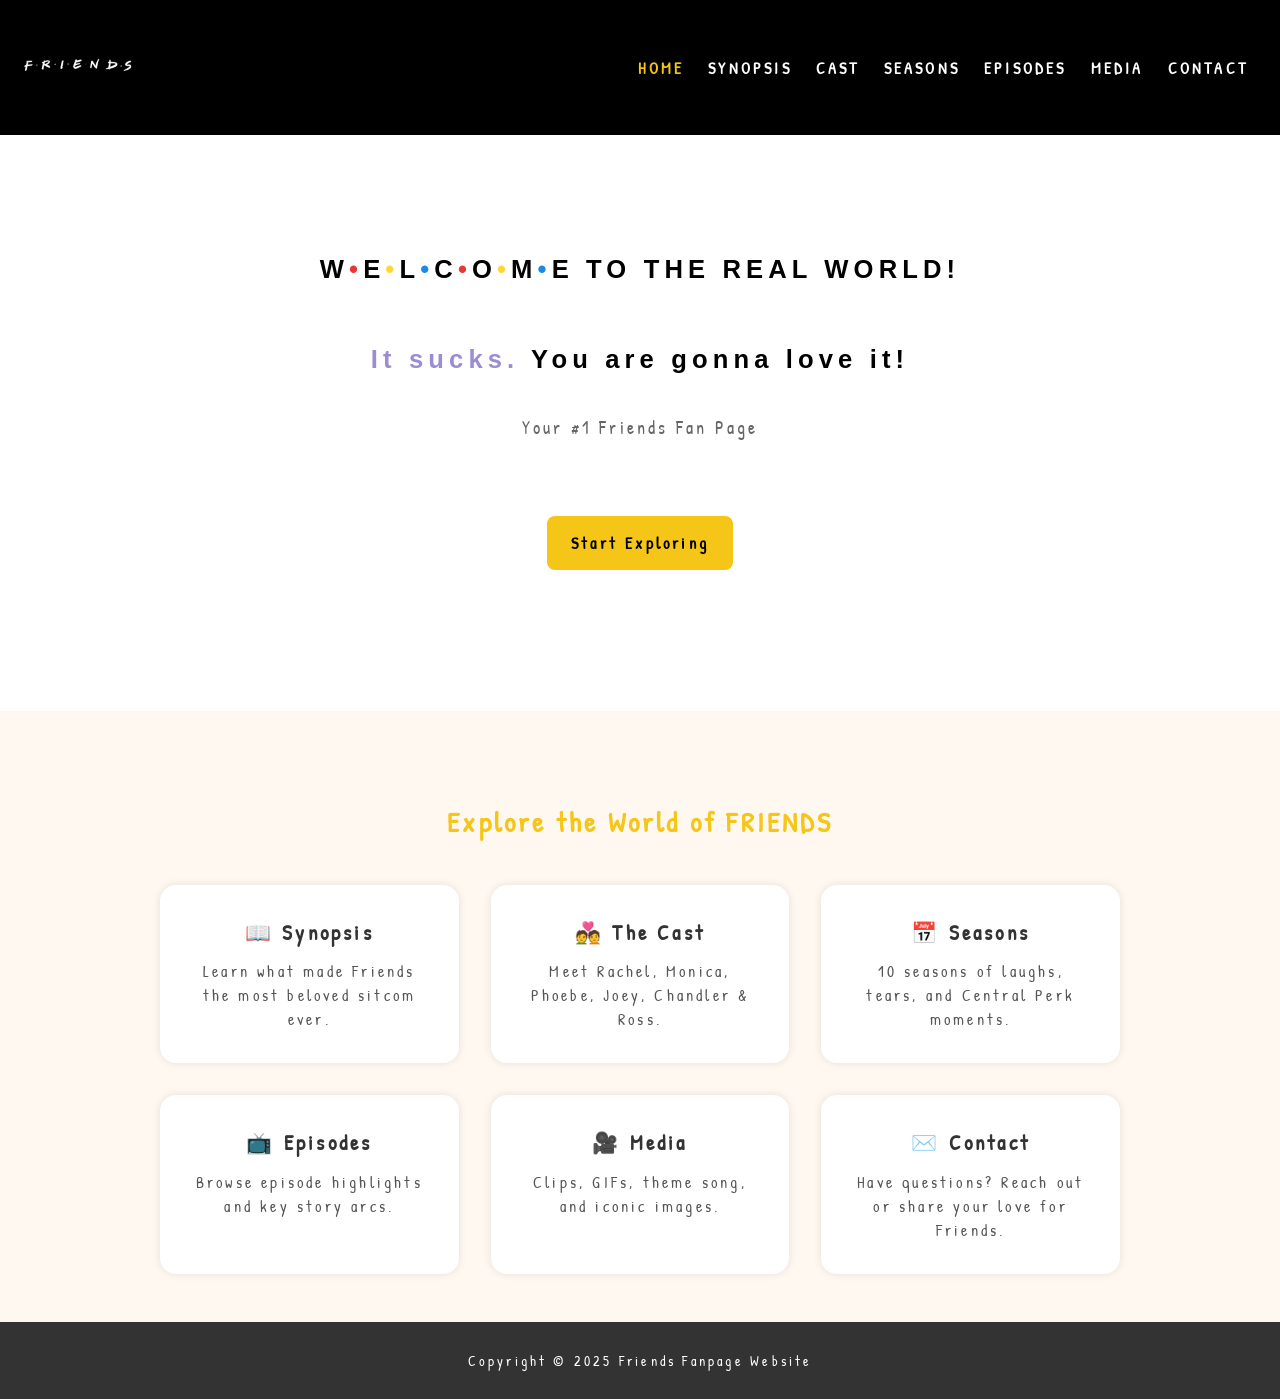
==== index.html @ 99b670f8 "Add project files" ====
<!DOCTYPE html>
<html lang="en">
<head>
    <meta charset="UTF-8">
    <meta name="viewport" content="width=device-width, initial-scale=1.0">
    <title>Friends Fan Page</title>
    <link rel="stylesheet" href="css/styles.css">
    <link href="https://fonts.googleapis.com/css2?family=Patrick+Hand&display=swap" rel="stylesheet">
</head>
<body>
    <div class="navbar">
        <div class="nav-container">
            <a href="index.html" class="nav-logo">
                <img src="media/logo.png" alt="Friends Logo">
            </a>
            <input type="checkbox" id="nav-toggle" class="nav-toggle">
            <label for="nav-toggle" class="nav-burger">☰</label>
            <ul class="nav-links">
                <li><a href="index.html" class="active">Home</a></li>
                <li><a href="pages/synopsis.html">Synopsis</a></li>
                <li><a href="pages/cast.html">Cast</a></li>
                <li><a href="pages/seasons.html">Seasons</a></li>
                <li><a href="pages/episodes.html">Episodes</a></li>
                <li><a href="pages/media.html">Media</a></li>
                <li><a href="pages/contact.html">Contact</a></li>
            </ul>
        </div>
    </div>
    <div class="main-header">
        <h1 class="title">W<span class="red">•</span>E<span class="yellow">•</span>L<span class="blue">•</span>C<span class="dot red">•</span>O<span class="dot yellow">•</span>M<span class="dot blue">•</span>E TO THE REAL WORLD!</h1>
        <h2><span class="purple">It sucks.</span> You are gonna love it!</h2>
        <p>Your #1 Friends Fan Page</p>
        <a href="#explore" class="button">Start Exploring</a>
    </div>
    <section class="main-section" id="explore">
        <h2>Explore the World of FRIENDS</h2>
        <div class="cards">
        <a href="pages/synopsis.html" class="card">
            <h3>📖 Synopsis</h3>
            <p>Learn what made Friends the most beloved sitcom ever.</p>
        </a>
        <a href="pages/cast.html" class="card">
            <h3>💑 The Cast</h3>
            <p>Meet Rachel, Monica, Phoebe, Joey, Chandler & Ross.</p>
        </a>
        <a href="pages/seasons.html" class="card">
            <h3>📅 Seasons</h3>
            <p>10 seasons of laughs, tears, and Central Perk moments.</p>
        </a>
        <a href="pages/episodes.html" class="card">
            <h3>📺 Episodes</h3>
            <p>Browse episode highlights and key story arcs.</p>
        </a>
        <a href="pages/media.html" class="card">
            <h3>🎥 Media</h3>
            <p>Clips, GIFs, theme song, and iconic images.</p>
        </a>
        <a href="pages/contact.html" class="card">
            <h3>✉️ Contact</h3>
            <p>Have questions? Reach out or share your love for Friends.</p>
        </a>
        </div>
    </section>

    <footer>
        <p>Copyright &copy; 2025 Friends Fanpage Website</p>
    </footer>
</body>
</html>
---- css/styles.css ----
@font-face{
    font-family: 'FriendsFont';
    src: url('../fonts/friends.ttf') format('truetype');
}

*{
    margin: 0;
    padding: 0;
    box-sizing: border-box;
}

body{
    background: #fff8f0;
    line-height: 1.5;
    font-family: "Patrick Hand", cursive;
    letter-spacing: .2em;
}

.red{color: #e53935;}
.yellow{color: #fdd835;}
.blue{color: #1e88e5;}
.purple{color: #9C8CD4;}
.dark-green{color: rgb(12, 70, 12);}
.light-blue{color: #70B8C6;}

/* MAIN BUTTON */

.button{
    background: #f5c518;
    color: #000;
    font-weight: 700;
    padding: 1em 1.5em;
    margin: 1em 0;
    border: none;
    border-radius: 0.5em;
    text-decoration: none;
    font-size: 1rem;
    cursor: pointer;
    transition: background-color 0.3s ease;
}

.button:hover,
.button:focus{
    background: #ddb70f;
}

/* NAVIGATION */

.navbar{
    background: #000000;
}

.navbar .nav-container{
    margin: 0 auto;
    height: 15vh;
    display: flex;
    justify-content: space-between;
    align-items: center;
}

.nav-toggle{display:none}
.nav-burger{display:none}

.navbar .nav-links{
    padding: 2em;
    list-style: none;
    display: flex;
    gap: 1.5rem;
}

.navbar .nav-links li a{
    color: #fff;
    text-decoration: none;
    font-weight: 700;
    font-size: 1rem;
    text-transform: uppercase;
    transition: color 0.3s ease;
}
.navbar .nav-links li a.active{
    color: #f5c518;
}
.navbar .nav-links li a:hover,
.navbar .nav-links li a:focus{
    color: #9C8CD4;
}


/* HEADERS */

.main-header{
    background: #ffffff;
    text-align: center;
    padding: 4em 2em;
    flex-shrink: 0;
    min-height: 36em;
}
.main-header .title, .main-header h2{
    font-family:  'FriendsFont', sans-serif;  
    font-size: 1.6rem;
    letter-spacing:  0.2em;
    margin-top: 2em;
    margin-bottom: 0.5em;
}
.title{
    font-weight: bold;
    font-size: 1.2em;
    vertical-align:  middle;
}
.main-header p{
    font-size: 1.125rem;
    margin-top: 2em;
    margin-bottom: 5em;
    color: #666;
}

#synopsis{
    width: 100%;
    height: 80vh;
    text-align: center;
    background-image: url(../media/central-perk.png);
    background-repeat: no-repeat;
    background-position: top;
}
#synopsis h1{
    margin: 1em 0;
}
#synopsis p,
#cast p,
#seasons p,
#media p{
    padding: 3em;
    margin-top: 12em;
    margin-bottom: 1em;
    font-size: 1.2em;
}

#cast{
    width: 100%;
    height: 80vh;
    text-align: center;
    background-image: url(../media/behind.png);
    background-repeat: no-repeat;
    background-position: 50% 25%;
}
#cast h1,
#seasons h1,
#episodes h1,
#media h1{
    margin: 1em;
}

#seasons{
    width: 100%;
    height: 80vh;
    text-align: center;
    background-image: url(../media/seasons-image.jpg);
    background-repeat: no-repeat;
    background-position: 50% 25%;
}

#episodes{
    width: 100%;
    height: 80vh;
    text-align: center;
    background-image: url(../media/intro.gif);
    background-repeat: no-repeat;
    background-position: 50% 25%;
}
#episodes p{
    margin-top: 20em;
    margin-bottom: 3em;
}

#media{
    width: 100%;
    height: 80vh;
    text-align: center;
    background-image: url(../media/collage.jpg);
    background-repeat: no-repeat;
    background-position: 50% 25%;
}

/* SECTIONS */

.main-section{
    padding: 3em 2em;
    text-align: center;
    flex-grow: 1;
}

.main-section h2{
    font-size: 1.75rem;
    margin: 1.5em;
    color: #f5c518;
}

.cards{
    display: grid;
    grid-template-columns: repeat(auto-fit,minmax(14em,1fr));
    gap: 2em;
    max-width: 60em;
    margin: 0 auto;
}

.card{
    background: #fff;
    padding: 2em;
    border-radius: 1em;
    box-shadow: 0 0 0.5em rgba(0,0,0,0.1);
    color: #333;
    text-decoration: none;
    transition: transform 0.3s ease, box-shadow 0.3s ease;
}

.card:hover,
.card:focus{
    transform: translateY(-0.3em);
    box-shadow: 0 0.5em 1em rgba(0,0,0,0.15);
}

.card img{
    width: 100%;
    height: 18em;
    border: 0;
}

.card h3{
    font-size: 1.3rem;
    margin-bottom: 0.5em;
}

.card p{
    font-size: 1rem;
    margin-top: 0.7em;
    color: #555;
}

#history{
    width: 90vw;
    margin: 0 auto;
    font-size: 1.1em;
}
#history h2{
    margin-bottom: 1em;
    margin-top: 2em;
    text-align: center;
}

#meet-cast h2{
    margin: 1.5em;
    text-align: center;
}

#watch-seasons,
#watch-seasons h2,
#watch-episodes h2{
    text-align: center;
    margin: 1em 0;
}
.season-card{
    height: 23em;
    background: #fff;
    padding: 2em;
    border-radius: 1em;
    box-shadow: 0 0 0.5em rgba(0,0,0,0.1);
    color: #333;
    text-decoration: none;
    transition: transform 0.3s ease, box-shadow 0.3s ease;
}
.season-card h3{
    margin-bottom: 1em;
}
.season-card p{
    margin-bottom: 3em;
    min-height: 10em;
}
.episode-card{
  background:#fff;
  padding:1.5em;
  border-radius:0.6em;
  margin-bottom:2em;
  max-width:40em;
  margin-left:auto;
  margin-right:auto;
  box-shadow:0 0.8em 1.6em rgba(0,0,0,0.08);
  text-align:center;
}
.episode-card h3{
    min-height: 3em;
}
.episode-card p{
    margin: 1em 0;
    min-height: 5em;
}

.media-gallery{
  text-align:center; 
  margin-top:2em;
}

.media-gallery img{
  width: 100%; 
  max-width: 80vw; 
  height: 30em;           
  margin: 1em 2em;    
  border-radius:0.6em;   
  box-shadow:0 0.8em 1.2em rgba(0,0,0,0.15);
        
}
.media-gallery img:hover{
  transform:scale(1.03);
  transition:transform 0.25s ease;
}

.contact-wrap{
  max-width:70em;
  margin:2em auto;
  padding:0 2em;
  text-align:center;
}

.contact-info,
.contact-form{
  display:inline-block;
  width:45%;
  vertical-align:top;
  margin:0 1.5% 2em 1.5%;
  background:#fff;
  padding:2em;
  border-radius:0.8em;
  box-shadow:0 1em 2em rgba(0,0,0,0.08);
  text-align:left;
}

.contact-info h2,
.contact-form h2{
  font-size:1.6rem;
  margin-bottom:0.6em;
  color:#333;
}

.contact-info a{
    text-decoration: none;
    color: #1e88e5;
}

.contact-list{
  margin-top:0.8em;
  padding-left:1.4em;
  line-height:1.6;
}

.contact-form label{
  display:block;
  margin-top:1em;
  font-weight:700;
}

.contact-form input,
.contact-form select,
.contact-form textarea{
  width:100%;
  padding:1em;
  margin-top:0.4em;
  border:0.12em solid #ccc;
  border-radius:0.6em;
  background:#fafafa;
  font-size:1rem;
  outline:none;
}

.contact-form input:focus,
.contact-form select:focus,
.contact-form textarea:focus{
  border-color:#f5c518; 
  background:#fff;
}


/* FOOTER */

footer{
    background: #333;
    color: #fff;
    text-align: center;
    padding: 2em 1em;
    font-size: 0.875rem;
    flex-shrink: 0;
}

footer p + p{
    margin-top: 0.5em;
}

/* MEDIA QUERIES */

@media(max-width: 480px){
    .cards{
        grid-template-columns: 1;
        gap: 1em;
        min-width: none;
    }
    .card,
    .season-card{
        padding: 1.2em;
        border-radius: 4px;
        box-shadow:0 0.4em 0.8em rgba(0,0,0,0.08);
    }
    .card h3,
    .season-card h3{
        font-size: 1rem;
    }
    .card p,
    .season-card p{
        font-size: 0.8rem;
        line-height: 1.6;
    }

    #synopsis p,
    #cast p,
    #seasons p,
    #episodes p,
    #media p{
        padding: 1em;
        margin-top: 13em;
        margin-bottom: 2em;
        font-size: 1em;
    }
    #cast h1,
    #seasons h1,
    #episodes h1,
    #media h1{
        margin-bottom: 1em;
        font-size: 1.6em;
    }
    #history
    {
        width: 80vw;
        text-align: center;
        font-size: .8em;
    }
    #history h2{
        margin-bottom: .8em;
    }
    
    #synopsis{
        width: 100%;
        height: 60vh;
        background-position: 50% 30%;
        background-size: contain;
    }
    #cast,
    #seasons,
    #episodes,
    #media{
        background-size: contain;
    }
    .contact-info,
  .contact-form{
    display:block;         
    width:100%;
    margin:0 0 1.2em 0;
    padding:1.2em;
    border-radius:0.8em;
  }
}

@media (min-width:481px) and (max-width:768px){
    .card,
    .season-card,
    .episode-card{
        width:100%;
        min-height:auto;
        padding:1.5em;
        margin:0 auto;
    }
}

@media(max-width: 768px){
    .navbar .nav-container{
        display: flex;
        justify-content: space-between;
        align-items: center;
        height: auto;
        padding: 1em 1.5em;   
        position: relative;   
        z-index: 1;
    }
    .nav-logo{
        position: relative;
        z-index: 2;
    }
    .nav-burger{
        display: inline-block;
        position: absolute;
        right: 2em;
        top: 3em;
        color: #fff;
        background: #000;
        border: 3px solid rgba(255,255,255,0.3);
        border-radius: 4px;
        padding: 0.4em 0.8em;
        font-weight: 700;
        cursor: pointer;
        z-index: 3;
        user-select: none;
    }
    .navbar .nav-links{
        position: absolute;
        top: 0;
        left: 0;
        right: 0;
        display: block;
        padding: 0;
        margin: 0;
        max-height: 0;
        overflow: hidden;
        background: #000;
        border-bottom: 2px solid rgba(255,255,255,0.2);
        z-index: 1;
    }
    .navbar .nav-links li{
        display: block;
        margin: 0;
    }
    .navbar .nav-links li a{
        display: block;
        padding: 1em 1.2em;
        border-bottom: 2px solid rgba(255,255,255,0.08);
    }
    .nav-toggle:checked + .nav-burger + .nav-links{
        position: absolute;
        top: 8em; 
        max-height: 80vh; 
        z-index: 2;        
    }
    .navbar{
        position: relative;
    }

    #synopsis,
    #seasons,
    #episodes,
    #media{
        height: 95vh;
    }
    #history
    {
        width: 80vw;
        text-align: center;
        font-size: 1em;
    }
    #history h2{
        margin-bottom: 1em;
    }
    .cards{
        grid-template-columns: repeat(auto-fit,minmax(18em,1fr));
        gap: 1.5em;
        padding: 0 1em;
    }
    .card,
    .season-card{
        padding: 1.5em;
        border-radius: 3px;
    }
    .card h3,
    .season-card h3{
        font-size: 1.2rem;
    }

    .card p,
    .season-card p{
        font-size: 0.95rem;
        line-height: 1.6;
    }
    .media-gallery{
        display: flex;
        flex-wrap: wrap;
        justify-content: center;
        gap: 1em;
        padding: 1em;
    }
    .media-gallery img{
        width: 100%;
        max-width: 35em;       
        height: 14em;          
            
    }
}

@media(min-width: 769px) and (max-width:1024px){
    #history
    {
        width: 80vw;
        text-align: center;
        font-size: 1em;
    }
    #history h2{
        margin-bottom: 1em;
        margin-top: 2em;
    }
}
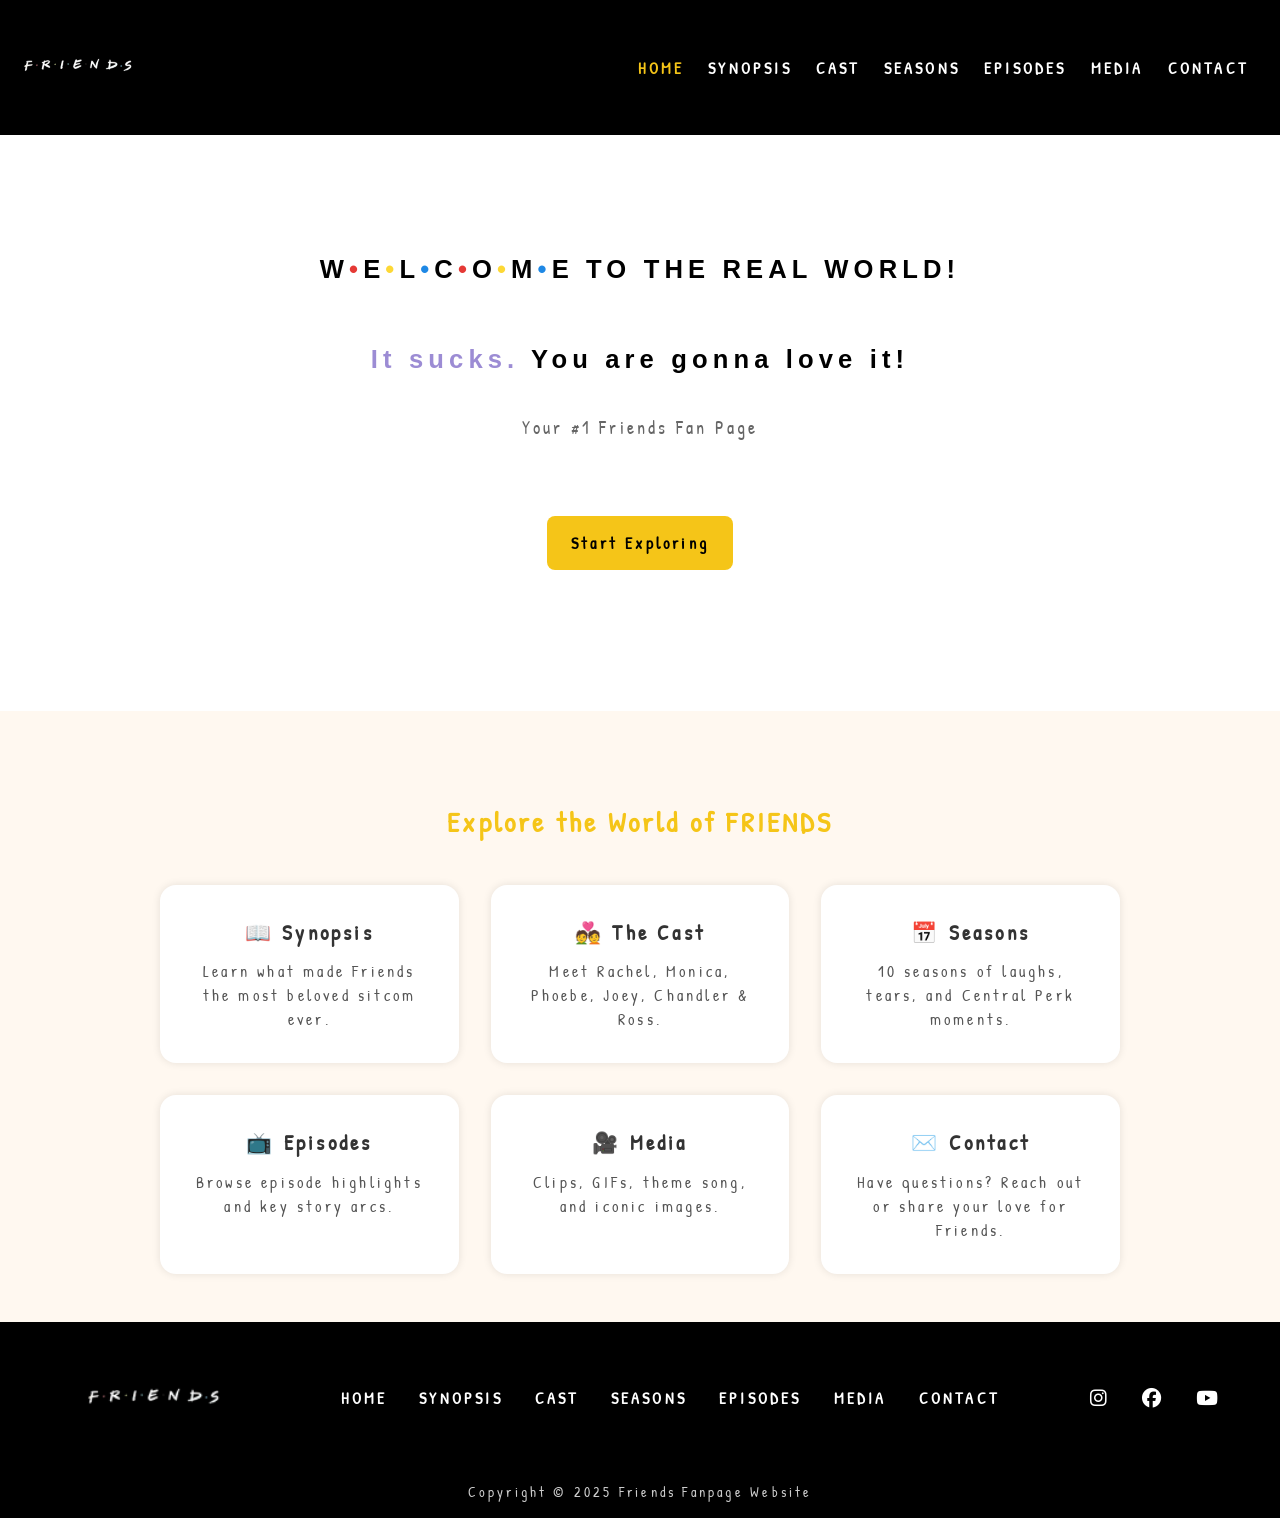
==== commit 6b5eda4b: "Add changes Improved footer and centered texts in synopsis.html" ====
--- a/index.html
+++ b/index.html
@@ -6,8 +6,9 @@
     <title>Friends Fan Page</title>
     <link rel="stylesheet" href="css/styles.css">
     <link href="https://fonts.googleapis.com/css2?family=Patrick+Hand&display=swap" rel="stylesheet">
+    <link rel="stylesheet" href="https://cdnjs.cloudflare.com/ajax/libs/font-awesome/6.5.0/css/all.min.css">
 </head>
-<body>
+<body id="top">
     <div class="navbar">
         <div class="nav-container">
             <a href="index.html" class="nav-logo">
@@ -62,8 +63,32 @@
         </div>
     </section>
 
-    <footer>
-        <p>Copyright &copy; 2025 Friends Fanpage Website</p>
+    <footer class="site-footer">
+        <div class="footer-top">
+            <div class="footer-logo">
+                <a href="index.html"><img src="media/logo.png" alt="Friends Logo"></a>
+            </div>
+
+            <ul class="footer-nav">
+                <li><a href="index.html">Home</a></li>
+                <li><a href="pages/synopsis.html">Synopsis</a></li>
+                <li><a href="pages/cast.html">Cast</a></li>
+                <li><a href="pages/seasons.html">Seasons</a></li>
+                <li><a href="pages/episodes.html">Episodes</a></li>
+                <li><a href="pages/media.html">Media</a></li>
+                <li><a href="pages/contact.html">Contact</a></li>
+            </ul>
+            <a href="#top" class="back-to-top">Go the top↑</a>
+
+            <div class="footer-socials">
+                <a href="https://www.instagram.com/friends" target="_blank" aria-label="Instagram"><i class="fa-brands fa-instagram"></i></a>
+                <a href="https://www.facebook.com/friends.tv" target="_blank" aria-label="Facebook"><i class="fa-brands fa-facebook"></i></a>
+                <a href="https://www.youtube.com/@Friends" target="_blank" aria-label="YouTube"><i class="fa-brands fa-youtube"></i></a>
+            </div>
+        </div>
+
+        <p class="footer-copy">Copyright &copy; 2025 Friends Fanpage Website</p>
     </footer>
+
 </body>
 </html>
--- a/css/styles.css
+++ b/css/styles.css
@@ -46,6 +46,10 @@
 
 /* NAVIGATION */
 
+.back-to-top{
+    display:none;
+}
+
 .navbar{
     background: #000000;
 }
@@ -123,6 +127,10 @@
 }
 #synopsis h1{
     margin: 1em 0;
+}
+.center{
+    text-align: center;
+    list-style-position: inside;
 }
 #synopsis p,
 #cast p,
@@ -379,17 +387,66 @@
 
 /* FOOTER */
 
-footer{
-    background: #333;
+.site-footer{
+    background: #000;
     color: #fff;
     text-align: center;
-    padding: 2em 1em;
-    font-size: 0.875rem;
-    flex-shrink: 0;
-}
-
-footer p + p{
-    margin-top: 0.5em;
+    padding: 1em;
+}
+
+.footer-top{
+    display: flex;
+    justify-content: space-evenly;
+    align-items: center;
+    gap: 3em;
+    flex-wrap: nowrap;
+}
+
+.footer-logo img{
+    width: 12em;
+    height: auto;
+}
+
+.footer-nav{
+    display: flex;
+    justify-content: center;
+    gap: 2em;
+    list-style: none;
+    padding: 0;
+    margin: 0;
+}
+
+.footer-nav a{
+    color: #fff;
+    text-decoration: none;
+    font-weight: 700;
+    text-transform: uppercase;
+    transition: color 0.3s ease;
+}
+
+.footer-nav a:hover{
+    color: #f5c518; 
+}
+
+.footer-socials{
+    display: flex;
+    gap: 2em;
+}
+
+.footer-socials a{
+    color: #fff;
+    font-size: 1.2em;
+    transition: color 0.3s ease, transform 0.3s ease;
+}
+.footer-socials a:hover{
+    color: #f5c518;
+    transform:translateY(-0.2em);
+}
+
+.footer-copy{
+    margin-top: 1.5em;
+    font-size: .9rem;
+    opacity: .8;
 }
 
 /* MEDIA QUERIES */
@@ -456,16 +513,26 @@
         background-size: contain;
     }
     .contact-info,
-  .contact-form{
-    display:block;         
-    width:100%;
-    margin:0 0 1.2em 0;
-    padding:1.2em;
-    border-radius:0.8em;
-  }
-}
-
-@media (min-width:481px) and (max-width:768px){
+    .contact-form{
+        display:block;         
+        width:100%;
+        margin:0 0 1.2em 0;
+        padding:1.2em;
+        border-radius:0.8em;
+    }
+    .footer-logo img{ 
+        width:7em; 
+    }
+    .back-to-top{
+        font-size: .8em;
+        white-space: nowrap;
+    }
+    .footer-social a{ 
+        font-size:1rem; 
+    }
+}
+
+@media (min-width:481px) and (max-width:767px){
     .card,
     .season-card,
     .episode-card{
@@ -586,6 +653,23 @@
         height: 14em;          
             
     }
+    .footer-nav{
+        display: none;
+    }
+    .back-to-top{
+        display: block;
+        text-align: center;
+        color: #fff;
+        font-size: 1.2em;
+        transition: color 0.3s ease, transform 0.3s ease;
+        text-transform: uppercase;
+        text-decoration: none;
+        white-space: nowrap;
+    }
+    .back-to-top:hover{
+        color: #f5c518;
+        transform:translateY(-0.2em)
+    }
 }
 
 @media(min-width: 769px) and (max-width:1024px){
@@ -599,5 +683,24 @@
         margin-bottom: 1em;
         margin-top: 2em;
     }
+    .site-footer{
+        width: 100vw;
+    }
+    .footer-nav{
+        display: none;
+    }
+    .back-to-top{
+        display: block;
+        text-align: center;
+        color: #fff;
+        font-size: 1.2em;
+        transition: color 0.3s ease, transform 0.3s ease;
+        text-transform: uppercase;
+        text-decoration: none;
+    }
+    .back-to-top:hover{
+        color: #f5c518;
+        transform:translateY(-0.2em)
+    }
 } 
 
